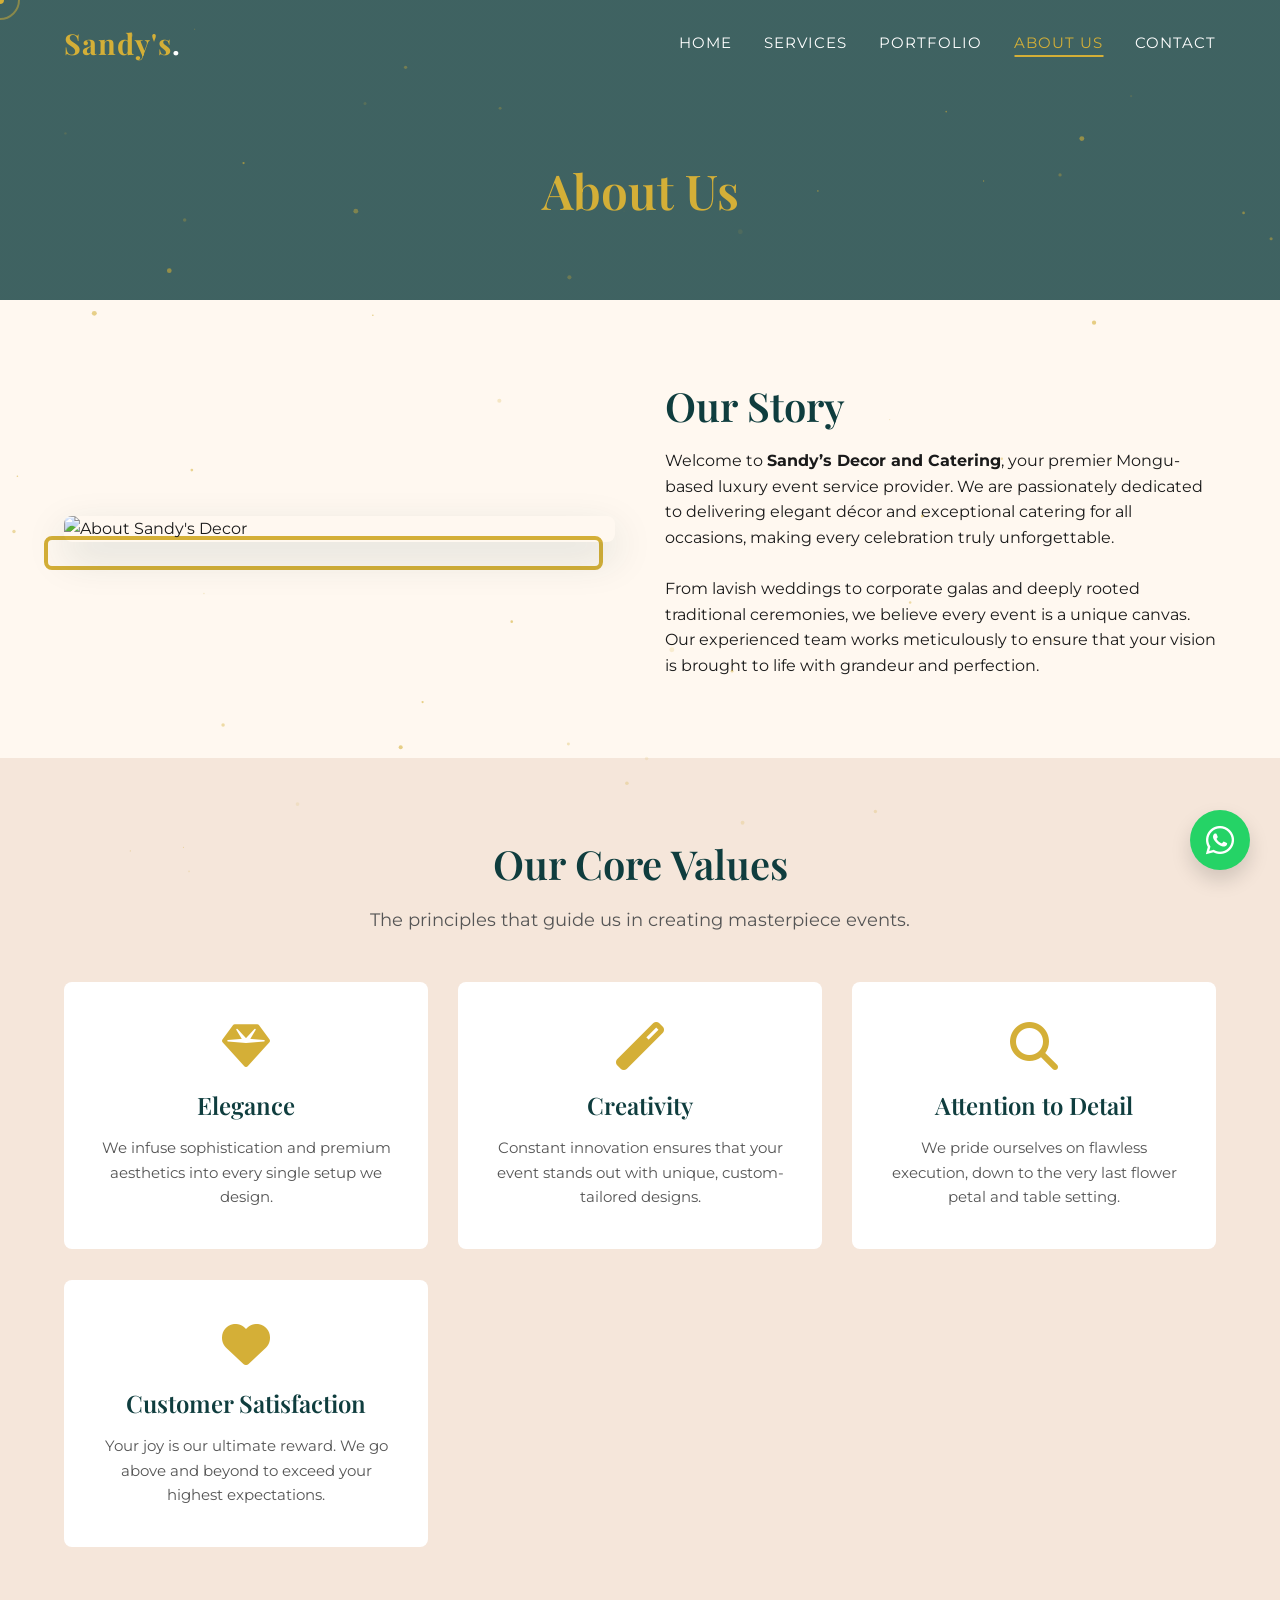
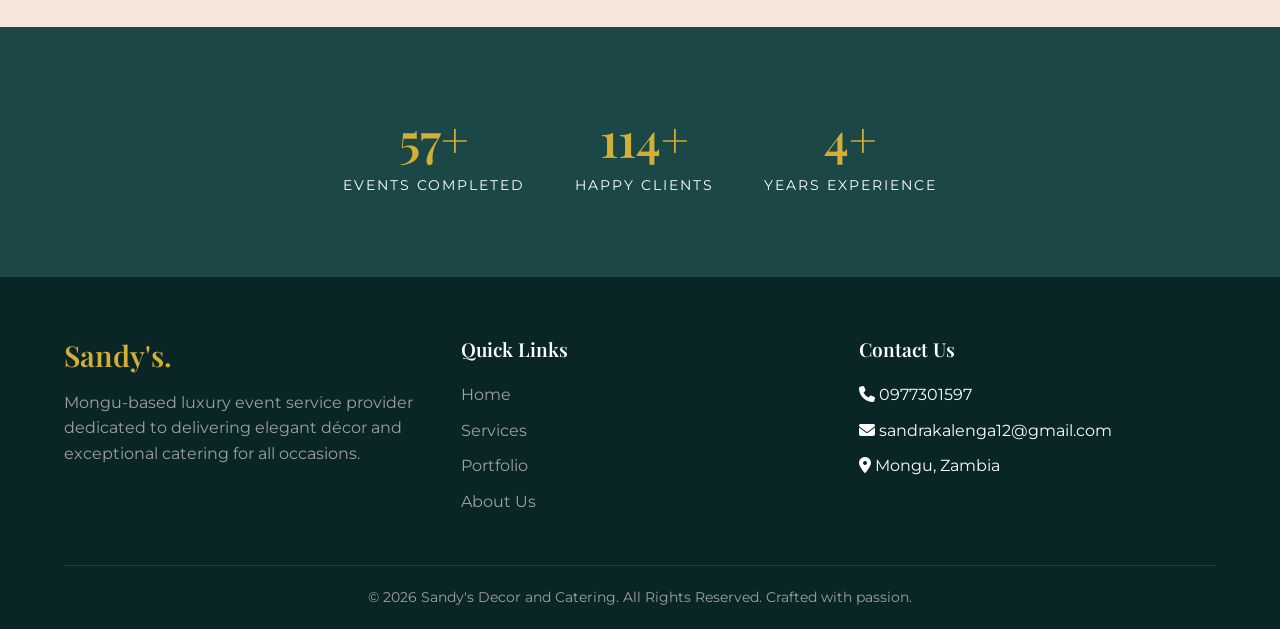
==== about.html @ 8c3dd18b "feat: initialize project structure with core pages, site assets, and custom styling" ====
<!DOCTYPE html>
<html lang="en">
<head>
    <meta charset="UTF-8">
    <meta name="viewport" content="width=device-width, initial-scale=1.0">
    <meta name="description" content="Learn about Sandy's Decor and Catering, the premier luxury event service provider in Mongu, Zambia.">
    <title>About Us | Sandy's Decor & Catering</title>
    
    <!-- Google Fonts -->
    <link rel="preconnect" href="https://fonts.googleapis.com">
    <link rel="preconnect" href="https://fonts.gstatic.com" crossorigin>
    <link href="https://fonts.googleapis.com/css2?family=Montserrat:wght@300;400;500;600&family=Playfair+Display:ital,wght@0,400;0,600;0,700;1,400&display=swap" rel="stylesheet">
    
    <!-- Font Awesome -->
    <link rel="stylesheet" href="https://cdnjs.cloudflare.com/ajax/libs/font-awesome/6.4.0/css/all.min.css">
    
    <!-- Custom CSS -->
    <link rel="stylesheet" href="css/style.css">
</head>
<body>
    <!-- Scroll Progress -->
    <div class="scroll-progress"></div>

    <!-- Custom Cursor -->
    <div class="cursor-dot"></div>
    <div class="cursor-outline"></div>

    <!-- Back to Top -->
    <button class="back-to-top" aria-label="Back to Top"><i class="fas fa-chevron-up"></i></button>

    <!-- Gold Particles Canvas -->
    <canvas id="gold-particles"></canvas>

    <!-- Header Navigation -->
    <header class="header">
        <div class="nav-container">
            <a href="index.html" class="logo">Sandy's<span>.</span></a>
            <nav>
                <ul class="nav-links">
                    <li><a href="index.html">Home</a></li>
                    <li><a href="services.html">Services</a></li>
                    <li><a href="portfolio.html">Portfolio</a></li>
                    <li><a href="about.html" class="active">About Us</a></li>
                    <li><a href="contact.html">Contact</a></li>
                </ul>
            </nav>
            <div class="menu-toggle">
                <i class="fas fa-bars"></i>
            </div>
        </div>
    </header>

    <!-- Page Header -->
    <div class="page-header">
        <h1>About Us</h1>
    </div>

    <!-- Brand Story -->
    <section class="section-padding container about-section" style="background: transparent;">
        <div class="about-content reveal">
            <div class="about-image">
                <img src="https://images.unsplash.com/photo-1605281317010-fe5ffe798166?auto=format&fit=crop&q=80&w=1000" alt="About Sandy's Decor">
            </div>
            <div class="about-text">
                <h2 class="section-title">Our Story</h2>
                <p>Welcome to <strong>Sandy’s Decor and Catering</strong>, your premier Mongu-based luxury event service provider. We are passionately dedicated to delivering elegant décor and exceptional catering for all occasions, making every celebration truly unforgettable.</p>
                <br>
                <p>From lavish weddings to corporate galas and deeply rooted traditional ceremonies, we believe every event is a unique canvas. Our experienced team works meticulously to ensure that your vision is brought to life with grandeur and perfection.</p>
            </div>
        </div>
    </section>

    <!-- Core Values -->
    <section class="section-padding" style="background-color: var(--background-alt);">
        <div class="container">
            <div class="text-center reveal">
                <h2 class="section-title">Our Core Values</h2>
                <p class="section-subtitle"> The principles that guide us in creating masterpiece events.</p>
            </div>
            
            <div class="services-grid reveal">
                <div class="service-card" style="box-shadow: none;">
                    <i class="fas fa-gem service-icon text-gold"></i>
                    <h3>Elegance</h3>
                    <p>We infuse sophistication and premium aesthetics into every single setup we design.</p>
                </div>
                <div class="service-card" style="box-shadow: none;">
                    <i class="fas fa-magic service-icon text-gold"></i>
                    <h3>Creativity</h3>
                    <p>Constant innovation ensures that your event stands out with unique, custom-tailored designs.</p>
                </div>
                <div class="service-card" style="box-shadow: none;">
                    <i class="fas fa-search service-icon text-gold"></i>
                    <h3>Attention to Detail</h3>
                    <p>We pride ourselves on flawless execution, down to the very last flower petal and table setting.</p>
                </div>
                <div class="service-card" style="box-shadow: none;">
                    <i class="fas fa-heart service-icon text-gold"></i>
                    <h3>Customer Satisfaction</h3>
                    <p>Your joy is our ultimate reward. We go above and beyond to exceed your highest expectations.</p>
                </div>
            </div>
        </div>
    </section>

    <!-- Stats Section -->
    <section class="stats-section reveal">
        <div class="container stats-grid">
            <div class="stat-item">
                <h3 class="stat-number" data-target="150">0</h3>
                <p>Events Completed</p>
            </div>
            <div class="stat-item">
                <h3 class="stat-number" data-target="300">0</h3>
                <p>Happy Clients</p>
            </div>
            <div class="stat-item">
                <h3 class="stat-number" data-target="10">0</h3>
                <p>Years Experience</p>
            </div>
        </div>
    </section>

    <!-- Footer -->
    <footer class="footer">
        <div class="container footer-grid">
            <div>
                <h3 class="footer-logo">Sandy's<span>.</span></h3>
                <p class="footer-text">Mongu-based luxury event service provider dedicated to delivering elegant décor and exceptional catering for all occasions.</p>
            </div>
            <div>
                <h4 class="footer-heading">Quick Links</h4>
                <ul class="footer-links">
                    <li><a href="index.html">Home</a></li>
                    <li><a href="services.html">Services</a></li>
                    <li><a href="portfolio.html">Portfolio</a></li>
                    <li><a href="about.html">About Us</a></li>
                </ul>
            </div>
            <div>
                <h4 class="footer-heading">Contact Us</h4>
                <ul class="footer-links">
                    <li><i class="fas fa-phone"></i> 0977301597</li>
                    <li><i class="fas fa-envelope"></i> sandrakalenga12@gmail.com</li>
                    <li><i class="fas fa-map-marker-alt"></i> Mongu, Zambia</li>
                </ul>
            </div>
        </div>
        <div class="container footer-bottom">
            <p>&copy; 2026 Sandy's Decor and Catering. All Rights Reserved. Crafted with passion.</p>
        </div>
    </footer>

    <!-- Floating WhatsApp -->
    <a href="https://wa.me/260977301597" class="floating-whatsapp" target="_blank" aria-label="Chat on WhatsApp">
        <i class="fab fa-whatsapp"></i>
    </a>

    <!-- Scripts -->
    <script src="js/main.js"></script>
</body>
</html>
---- css/style.css ----
:root {
  --primary-color: #0F3D3E; /* Deep emerald green */
  --secondary-color: #D4AF37; /* Gold accents */
  --background-light: #FFF8F0; /* Cream/ivory */
  --background-alt: #F5E6DA; /* Soft beige */
  --text-dark: #1A1A1A;
  --text-light: #FFFFFF;
  --text-muted: #555555;
  
  --font-heading: 'Playfair Display', serif;
  --font-body: 'Montserrat', sans-serif;
  
  --transition-fast: 0.3s ease;
  --transition-smooth: 0.5s cubic-bezier(0.25, 0.8, 0.25, 1);
  --shadow-soft: 0 10px 30px rgba(0, 0, 0, 0.05);
  --shadow-hover: 0 15px 40px rgba(15, 61, 62, 0.15);
  --shadow-glass: 0 8px 32px 0 rgba(0, 0, 0, 0.1);
  
  --glass-bg: rgba(255, 255, 255, 0.15);
  --glass-border: rgba(255, 255, 255, 0.18);
}

/* Reset & Base Styles */
* {
  margin: 0;
  padding: 0;
  box-sizing: border-box;
}

html {
  scroll-behavior: smooth;
  font-size: 16px;
}

body {
  font-family: var(--font-body);
  color: var(--text-dark);
  background-color: var(--background-light);
  line-height: 1.6;
  overflow-x: hidden;
}

h1, h2, h3, h4, h5, h6 {
  font-family: var(--font-heading);
  font-weight: 600;
  color: var(--primary-color);
  line-height: 1.3;
}

a {
  text-decoration: none;
  color: inherit;
}

img {
  max-width: 100%;
  height: auto;
  display: block;
}

ul {
  list-style: none;
}

/* Typography Utilities */
.text-center { text-align: center; }
.text-gold { color: var(--secondary-color); }
.section-title {
  font-size: 2.5rem;
  margin-bottom: 1rem;
  position: relative;
  display: inline-block;
}
.section-subtitle {
  font-family: var(--font-body);
  color: var(--text-muted);
  font-size: 1.1rem;
  margin-bottom: 3rem;
  max-width: 600px;
  margin-left: auto;
  margin-right: auto;
}

/* Layout */
.container {
  width: 90%;
  max-width: 1200px;
  margin: 0 auto;
}
.section-padding {
  padding: 5rem 0;
}

/* Buttons */
.btn {
  display: inline-block;
  padding: 12px 28px;
  font-family: var(--font-body);
  font-weight: 500;
  font-size: 1rem;
  border-radius: 4px;
  cursor: pointer;
  transition: var(--transition-smooth);
  text-transform: uppercase;
  letter-spacing: 1px;
  border: none;
  position: relative;
  overflow: hidden;
}

.btn-primary {
  background-color: var(--secondary-color);
  color: var(--text-dark);
}

.btn-primary:hover {
  background-color: #C09A2A;
  box-shadow: 0 0 15px rgba(212, 175, 55, 0.5);
  transform: translateY(-2px);
}

.btn-primary::after {
  content: '';
  position: absolute;
  top: 0;
  left: -100%;
  width: 50%;
  height: 100%;
  background: linear-gradient(to right, rgba(255,255,255,0) 0%, rgba(255,255,255,0.4) 50%, rgba(255,255,255,0) 100%);
  transform: skewX(-20deg);
  transition: all 0.7s ease;
}

.btn-primary:hover::after {
  left: 200%;
}

.btn-outline {
  background: transparent;
  color: var(--secondary-color);
  border: 2px solid var(--secondary-color);
}

.btn-outline:hover {
  background: var(--secondary-color);
  color: var(--text-dark);
}

/* Preloader */
#preloader {
  position: fixed;
  top: 0;
  left: 0;
  width: 100%;
  height: 100%;
  background: var(--primary-color);
  display: flex;
  justify-content: center;
  align-items: center;
  z-index: 9999;
  transition: opacity 0.5s ease;
}

.loader {
  width: 50px;
  height: 50px;
  border: 3px solid rgba(212, 175, 55, 0.3);
  border-radius: 50%;
  border-top-color: var(--secondary-color);
  animation: spin 1s ease-in-out infinite;
}

@keyframes spin {
  to { transform: rotate(360deg); }
}

/* Navigation */
.header {
  position: fixed;
  top: 0;
  left: 0;
  width: 100%;
  background: transparent;
  padding: 20px 0;
  z-index: 1000;
  transition: var(--transition-smooth);
}

.header.scrolled {
  background: rgba(15, 61, 62, 0.95);
  backdrop-filter: blur(10px);
  padding: 15px 0;
  box-shadow: 0 4px 20px rgba(0,0,0,0.1);
}

.nav-container {
  display: flex;
  justify-content: space-between;
  align-items: center;
  width: 90%;
  max-width: 1200px;
  margin: 0 auto;
}

.logo {
  font-family: var(--font-heading);
  font-size: 1.8rem;
  color: var(--secondary-color);
  font-weight: 700;
  letter-spacing: 1px;
}

.logo span {
  color: var(--text-light);
}

.header:not(.scrolled) .logo span { /* Adjust logo text color based on transparent nav background if needed */ }

.nav-links {
  display: flex;
  gap: 2rem;
}

.nav-links li a {
  color: var(--text-light);
  font-size: 0.95rem;
  font-weight: 400;
  text-transform: uppercase;
  letter-spacing: 1px;
  position: relative;
  transition: var(--transition-fast);
}

/* Make transparent nav text readable on light backgrounds if it's not a hero image. 
   Assuming standard header is text-light because it's usually over a dark hero */
.nav-links li a::after {
  content: '';
  position: absolute;
  width: 0;
  height: 2px;
  bottom: -5px;
  left: 50%;
  background-color: var(--secondary-color);
  transition: var(--transition-fast);
  transform: translateX(-50%);
}

.nav-links li a:hover::after, .nav-links li a.active::after {
  width: 100%;
}

.nav-links li a:hover, .nav-links li a.active {
  color: var(--secondary-color);
}

.menu-toggle {
  display: none;
  color: var(--text-light);
  font-size: 1.5rem;
  cursor: pointer;
}

/* Hero Section */
.hero {
  height: 100vh;
  position: relative;
  display: flex;
  align-items: center;
  justify-content: center;
  text-align: center;
  color: var(--text-light);
  overflow: hidden;
}

.hero-bg {
  position: absolute;
  top: 0;
  left: 0;
  width: 100%;
  height: 100%;
  background-size: cover;
  background-position: center;
  background-attachment: fixed; /* Parallax effect */
  z-index: -1;
  background-image: url('https://images.unsplash.com/photo-1519167758481-83f550bb49b3?auto=format&fit=crop&q=80&w=2000');
}

.hero-overlay {
  position: absolute;
  top: 0;
  left: 0;
  width: 100%;
  height: 100%;
  background: linear-gradient(rgba(15, 61, 62, 0.7), rgba(15, 61, 62, 0.4));
  z-index: -1;
}

.hero-content {
  max-width: 800px;
  padding: 0 20px;
}

.hero h1 {
  font-size: 4rem;
  color: var(--text-light);
  margin-bottom: 1rem;
  opacity: 0;
  transform: translateY(30px);
  animation: fadeUp 1s forwards 0.5s;
}

.hero p {
  font-size: 1.2rem;
  margin-bottom: 2rem;
  opacity: 0;
  transform: translateY(30px);
  animation: fadeUp 1s forwards 0.8s;
}

.hero .btn-group {
  opacity: 0;
  transform: translateY(30px);
  animation: fadeUp 1s forwards 1.1s;
  display: flex;
  gap: 15px;
  justify-content: center;
}

@keyframes fadeUp {
  to {
    opacity: 1;
    transform: translateY(0);
  }
}

/* Services Snapshot (Home) */
.services-grid {
  display: grid;
  grid-template-columns: repeat(auto-fit, minmax(280px, 1fr));
  gap: 30px;
  margin-top: 3rem;
}

.service-card {
  background: #FFFFFF;
  padding: 40px 30px;
  border-radius: 8px;
  text-align: center;
  transition: var(--transition-smooth);
  box-shadow: var(--shadow-soft);
  position: relative;
  overflow: hidden;
}

.service-card::before {
  content: '';
  position: absolute;
  top: 0;
  left: 0;
  width: 100%;
  height: 4px;
  background: var(--secondary-color);
  transform: scaleX(0);
  transition: transform 0.4s ease;
  transform-origin: center;
}

.service-card:hover {
  transform: translateY(-10px);
  box-shadow: var(--shadow-hover);
}

.service-card:hover::before {
  transform: scaleX(1);
}

.service-icon {
  font-size: 3rem;
  color: var(--secondary-color);
  margin-bottom: 20px;
}

.service-card h3 {
  font-size: 1.5rem;
  margin-bottom: 15px;
}

.service-card p {
  color: var(--text-muted);
  font-size: 0.95rem;
}

/* About Section */
.about-section {
  background: var(--background-alt);
}
.about-content {
  display: flex;
  align-items: center;
  gap: 50px;
}
.about-text { flex: 1; }
.about-image {
  flex: 1;
  position: relative;
}
.about-image img {
  border-radius: 8px;
  box-shadow: var(--shadow-hover);
}
.about-image::after {
  content: '';
  position: absolute;
  top: 20px;
  left: -20px;
  width: 100%;
  height: 100%;
  border: 4px solid var(--secondary-color);
  border-radius: 8px;
  z-index: -1;
}

/* Enhanced Services Page */
.service-detailed {
  display: flex;
  align-items: center;
  gap: 40px;
  margin-bottom: 80px;
}
.service-detailed:nth-child(even) {
  flex-direction: row-reverse;
}
.service-detailed-img {
  flex: 1;
  overflow: hidden;
  border-radius: 8px;
  box-shadow: var(--shadow-soft);
}
.service-detailed-img img {
  width: 100%;
  transition: var(--transition-smooth);
}
.service-detailed:hover .service-detailed-img img {
  transform: scale(1.05);
}
.service-detailed-content {
  flex: 1;
}
.service-detailed-content h3 {
  font-size: 2rem;
  margin-bottom: 1rem;
}
.service-detailed-content p {
  margin-bottom: 1.5rem;
  color: var(--text-muted);
}

/* Gallery / Portfolio */
.gallery-filters {
  display: flex;
  justify-content: center;
  flex-wrap: wrap;
  gap: 15px;
  margin-bottom: 2rem;
}
.filter-btn {
  background: transparent;
  border: 1px solid var(--primary-color);
  padding: 8px 20px;
  cursor: pointer;
  border-radius: 30px;
  transition: var(--transition-fast);
  color: var(--primary-color);
  font-family: var(--font-body);
}
.filter-btn.active, .filter-btn:hover {
  background: var(--primary-color);
  color: var(--text-light);
}

.gallery-grid {
  display: grid;
  grid-template-columns: repeat(auto-fill, minmax(300px, 1fr));
  gap: 20px;
}
.gallery-item {
  position: relative;
  overflow: hidden;
  border-radius: 8px;
  cursor: pointer;
}
.gallery-item img {
  width: 100%;
  height: 300px;
  object-fit: cover;
  transition: var(--transition-smooth);
}
.gallery-overlay {
  position: absolute;
  top: 0;
  left: 0;
  width: 100%;
  height: 100%;
  background: rgba(15, 61, 62, 0.8);
  display: flex;
  flex-direction: column;
  justify-content: center;
  align-items: center;
  opacity: 0;
  transition: var(--transition-smooth);
}
.gallery-item:hover img {
  transform: scale(1.1);
}
.gallery-item:hover .gallery-overlay {
  opacity: 1;
}
.gallery-overlay h4 {
  color: var(--secondary-color);
  font-size: 1.5rem;
  margin-bottom: 10px;
  transform: translateY(20px);
  transition: var(--transition-smooth);
}
.gallery-item:hover .gallery-overlay h4 {
  transform: translateY(0);
}

/* Lightbox */
.lightbox {
  position: fixed;
  top: 0; left: 0; width: 100%; height: 100%;
  background: rgba(0,0,0,0.9);
  display: flex; justify-content: center; align-items: center;
  z-index: 2000;
  opacity: 0;
  pointer-events: none;
  transition: opacity 0.3s ease;
}
.lightbox.active {
  opacity: 1;
  pointer-events: auto;
}
.lightbox-img {
  max-width: 90%;
  max-height: 90%;
  box-shadow: 0 0 30px rgba(212, 175, 55, 0.3);
}
.lightbox-close {
  position: absolute;
  top: 30px; right: 40px;
  color: #fff;
  font-size: 2rem;
  cursor: pointer;
}

/* Testimonials */
.testimonials-slider {
  position: relative;
  max-width: 800px;
  margin: 0 auto;
  text-align: center;
  background: #FFFFFF;
  padding: 40px;
  border-radius: 8px;
  box-shadow: var(--shadow-soft);
}
.testimonial-item {
  display: none;
}
.testimonial-item.active {
  display: block;
  animation: fadeIn 0.5s;
}
.testimonial-text {
  font-size: 1.2rem;
  font-style: italic;
  margin-bottom: 20px;
  color: var(--text-muted);
}
.testimonial-author {
  font-weight: 600;
  color: var(--primary-color);
}
.slider-dots {
  display: flex;
  justify-content: center;
  gap: 10px;
  margin-top: 20px;
}
.dot {
  width: 10px;
  height: 10px;
  background: #ccc;
  border-radius: 50%;
  cursor: pointer;
}
.dot.active {
  background: var(--secondary-color);
}

/* Contact Page */
.contact-wrapper {
  display: flex;
  gap: 50px;
}
.contact-info {
  flex: 1;
  background: var(--primary-color);
  color: var(--text-light);
  padding: 40px;
  border-radius: 8px;
}
.contact-info h3 {
  color: var(--secondary-color);
  margin-bottom: 20px;
}
.info-item {
  display: flex;
  align-items: center;
  gap: 15px;
  margin-bottom: 20px;
}
.info-item i {
  color: var(--secondary-color);
  font-size: 1.2rem;
}
.contact-form {
  flex: 2;
  background: #FFFFFF;
  padding: 40px;
  border-radius: 8px;
  box-shadow: var(--shadow-soft);
}
.form-group {
  margin-bottom: 20px;
}
.form-control {
  width: 100%;
  padding: 12px 15px;
  border: 1px solid #ddd;
  border-radius: 4px;
  font-family: var(--font-body);
  font-size: 1rem;
  background: #fdfdfd;
  transition: border 0.3s;
}
.form-control:focus {
  outline: none;
  border-color: var(--secondary-color);
}
.btn-submit {
  width: 100%;
}

/* CTA Banner */
.cta-banner {
  background: linear-gradient(rgba(15, 61, 62, 0.9), rgba(15, 61, 62, 0.9)), url('https://images.unsplash.com/photo-1555244162-803834f70033?auto=format&fit=crop&q=80&w=2000') center/cover;
  padding: 80px 0;
  text-align: center;
  color: var(--text-light);
}
.cta-banner h2 {
  color: var(--text-light);
  font-size: 2.5rem;
  margin-bottom: 30px;
}

/* Footer */
.footer {
  background: #0a2526;
  color: var(--text-light);
  padding: 60px 0 20px;
}
.footer-grid {
  display: grid;
  grid-template-columns: repeat(auto-fit, minmax(250px, 1fr));
  gap: 40px;
  margin-bottom: 40px;
}
.footer-logo {
  font-family: var(--font-heading);
  font-size: 1.8rem;
  color: var(--secondary-color);
  margin-bottom: 15px;
}
.footer-text {
  color: #a0a0a0;
  margin-bottom: 20px;
}
.footer-heading {
  color: var(--text-light);
  font-size: 1.2rem;
  margin-bottom: 20px;
}
.footer-links li {
  margin-bottom: 10px;
}
.footer-links a {
  color: #a0a0a0;
  transition: var(--transition-fast);
}
.footer-links a:hover {
  color: var(--secondary-color);
  padding-left: 5px;
}
.footer-bottom {
  text-align: center;
  padding-top: 20px;
  border-top: 1px solid rgba(255,255,255,0.1);
  color: #a0a0a0;
  font-size: 0.9rem;
}

/* Floating WhatsApp */
.floating-whatsapp {
  position: fixed;
  bottom: 30px;
  right: 30px;
  background: #25D366;
  color: #FFF;
  width: 60px;
  height: 60px;
  border-radius: 50%;
  display: flex;
  justify-content: center;
  align-items: center;
  font-size: 2rem;
  box-shadow: 0 10px 20px rgba(0,0,0,0.15);
  z-index: 1000;
  transition: var(--transition-fast);
}
.floating-whatsapp:hover {
  transform: scale(1.1);
  background: #128C7E;
}

/* Booking Modal */
.modal-overlay {
  position: fixed;
  top: 0; left: 0; width: 100%; height: 100%;
  background: rgba(0,0,0,0.7);
  backdrop-filter: blur(5px);
  display: flex; justify-content: center; align-items: center;
  z-index: 3000;
  opacity: 0;
  pointer-events: none;
  transition: opacity 0.3s ease;
}
.modal-overlay.active {
  opacity: 1;
  pointer-events: auto;
}
.modal-content {
  background: #FFF;
  padding: 40px;
  border-radius: 8px;
  width: 90%;
  max-width: 500px;
  position: relative;
  transform: translateY(-20px);
  transition: transform 0.3s ease;
}
.modal-overlay.active .modal-content {
  transform: translateY(0);
}
.modal-close {
  position: absolute;
  top: 15px; right: 20px;
  font-size: 1.5rem;
  cursor: pointer;
  color: var(--text-muted);
}
.modal-title {
  text-align: center;
  margin-bottom: 20px;
}

/* Page Header (Internal Pages) */
.page-header {
  height: 300px;
  background: linear-gradient(rgba(15, 61, 62, 0.8), rgba(15, 61, 62, 0.8)), url('https://images.unsplash.com/photo-1519167758481-83f550bb49b3?auto=format&fit=crop&q=80&w=2000') center/cover;
  display: flex;
  align-items: center;
  justify-content: center;
  color: white;
  margin-top: 0; /* Add top margin if nav is fixed and not transparent */
  padding-top: 80px; /* Offset for fixed header */
}
.page-header h1 {
  font-size: 3rem;
  color: var(--secondary-color);
}

/* Scroll Reveal Classes */
.reveal {
  opacity: 0;
  transform: translateY(50px);
  transition: all 0.8s ease;
}
.reveal.active {
  opacity: 1;
  transform: translateY(0);
}

/* Responsive */
@media (max-width: 992px) {
  .hero h1 { font-size: 3rem; }
  .contact-wrapper { flex-direction: column; }
  .about-content { flex-direction: column; }
  .service-detailed { flex-direction: column !important; }
}

@media (max-width: 768px) {
  .menu-toggle { display: block; }
  .nav-links {
    position: fixed;
    top: 70px;
    left: -100%;
    width: 100%;
    height: calc(100vh - 70px);
    background: rgba(15, 61, 62, 0.98);
    backdrop-filter: blur(10px);
    flex-direction: column;
    align-items: center;
    justify-content: center;
    transition: 0.4s ease;
  }
  .nav-links.active {
    left: 0;
  }
  .nav-links li a { font-size: 1.2rem; }
  .hero h1 { font-size: 2.5rem; }
  .section-padding { padding: 3rem 0; }
  .page-header h1 { font-size: 2.2rem; }
}

/* Interesting Features Additions */

/* Custom Cursor Follower */
.cursor-dot,
.cursor-outline {
  position: fixed;
  top: 0;
  left: 0;
  transform: translate(-50%, -50%);
  border-radius: 50%;
  z-index: 9999;
  pointer-events: none;
}
.cursor-dot {
  width: 8px;
  height: 8px;
  background-color: var(--secondary-color);
}
.cursor-outline {
  width: 40px;
  height: 40px;
  border: 2px solid rgba(212, 175, 55, 0.5); /* Gold outline */
  transition: width 0.2s, height 0.2s, background-color 0.2s;
}
.cursor-outline.hover {
  width: 60px;
  height: 60px;
  background-color: rgba(212, 175, 55, 0.1);
}

/* Back to Top Button */
.back-to-top {
  position: fixed;
  bottom: 30px;
  left: 30px;
  width: 50px;
  height: 50px;
  background: var(--primary-color);
  color: var(--secondary-color);
  border: 2px solid var(--secondary-color);
  border-radius: 50%;
  display: flex;
  justify-content: center;
  align-items: center;
  font-size: 1.2rem;
  cursor: pointer;
  z-index: 999;
  opacity: 0;
  pointer-events: none;
  transition: var(--transition-smooth);
  transform: translateY(20px);
}
.back-to-top.active {
  opacity: 1;
  pointer-events: auto;
  transform: translateY(0);
}
.back-to-top:hover {
  background: var(--secondary-color);
  color: var(--primary-color);
}

/* Stats Section */
.stats-section {
  background: linear-gradient(rgba(15, 61, 62, 0.95), rgba(15, 61, 62, 0.95)), url('https://images.unsplash.com/photo-1519167758481-83f550bb49b3?auto=format&fit=crop&q=80') center/cover fixed;
  color: var(--text-light);
  padding: 80px 0;
  text-align: center;
}
.stats-grid {
  display: flex;
  justify-content: center;
  gap: 50px;
  flex-wrap: wrap;
}
.stat-item h3 {
  font-size: 3rem;
  color: var(--secondary-color);
  margin-bottom: 5px;
}
.stat-item p {
  text-transform: uppercase;
  letter-spacing: 2px;
  font-size: 0.9rem;
}

/* FAQ Accordion */
.faq-section {
  max-width: 800px;
  margin: 0 auto;
}
.faq-item {
  border-bottom: 1px solid rgba(15, 61, 62, 0.1);
  margin-bottom: 15px;
}
.faq-question {
  display: flex;
  justify-content: space-between;
  align-items: center;
  padding: 15px 0;
  cursor: pointer;
  font-family: var(--font-heading);
  font-size: 1.2rem;
  font-weight: 600;
  color: var(--primary-color);
  transition: var(--transition-fast);
}
.faq-question:hover {
  color: var(--secondary-color);
}
.faq-answer {
  max-height: 0;
  overflow: hidden;
  transition: max-height 0.4s ease;
  color: var(--text-muted);
}
.faq-answer.show {
  max-height: 500px;
  padding-bottom: 15px;
}
.faq-icon {
  transition: transform 0.3s ease;
}
.faq-question.active .faq-icon {
  transform: rotate(180deg);
}

/* Typewriter cursor blink */
.typewriter-text::after {
  content: '|';
  animation: blink 1s infinite step-start;
}
@keyframes blink {
  50% { opacity: 0; }
}

@media (max-width: 768px) {
  .cursor-dot, .cursor-outline { display: none; }
}

/* Scroll Progress Bar */
.scroll-progress {
  position: fixed;
  top: 0;
  left: 0;
  width: 0%;
  height: 4px;
  background: var(--secondary-color);
  z-index: 10000;
  transition: width 0.1s;
  box-shadow: 0 0 10px rgba(212, 175, 55, 0.5);
}

/* 3D Tilt Element */
.tilt-element {
  transform-style: preserve-3d;
  will-change: transform;
  transition: transform 0.1s ease-out;
}

/* Background Slider */
.hero-slider-bg {
  position: absolute;
  top: 0;
  left: 0;
  width: 100%;
  height: 100%;
  background-size: cover;
  background-position: center;
  background-attachment: fixed;
  z-index: -2;
  opacity: 0;
  transition: opacity 2s ease-in-out;
}
.hero-slider-bg.active {
  opacity: 1;
}

/* Particle Canvas */
#gold-particles {
  position: fixed;
  top: 0;
  left: 0;
  width: 100vw;
  height: 100vh;
  z-index: 9998;
  pointer-events: none;
}

/* Infinite Marquee */
.marquee-wrapper {
  background-color: var(--secondary-color);
  color: var(--text-dark);
  padding: 20px 0;
  overflow: hidden;
  white-space: nowrap;
  position: relative;
  display: flex;
  box-shadow: 0 5px 15px rgba(0,0,0,0.1);
  z-index: 10;
}
.marquee-content {
  display: flex;
  animation: marqueeScrolling 20s linear infinite;
}
.marquee-content span {
  font-family: var(--font-heading);
  font-size: 1.5rem;
  font-weight: 600;
  margin: 0 40px;
  letter-spacing: 2px;
  display: flex;
  align-items: center;
  gap: 15px;
}
@keyframes marqueeScrolling {
  0% { transform: translateX(0); }
  100% { transform: translateX(-50%); } 
}

/* Button Ripple Effect */
.btn { position: relative; overflow: hidden; }
.btn-ripple {
  position: absolute;
  background: rgba(255, 255, 255, 0.6);
  transform: translate(-50%, -50%);
  pointer-events: none;
  border-radius: 50%;
  animation: ripples 0.6s linear infinite;
}
@keyframes ripples {
  0% { width: 0px; height: 0px; opacity: 0.8; }
  100% { width: 500px; height: 500px; opacity: 0; }
}
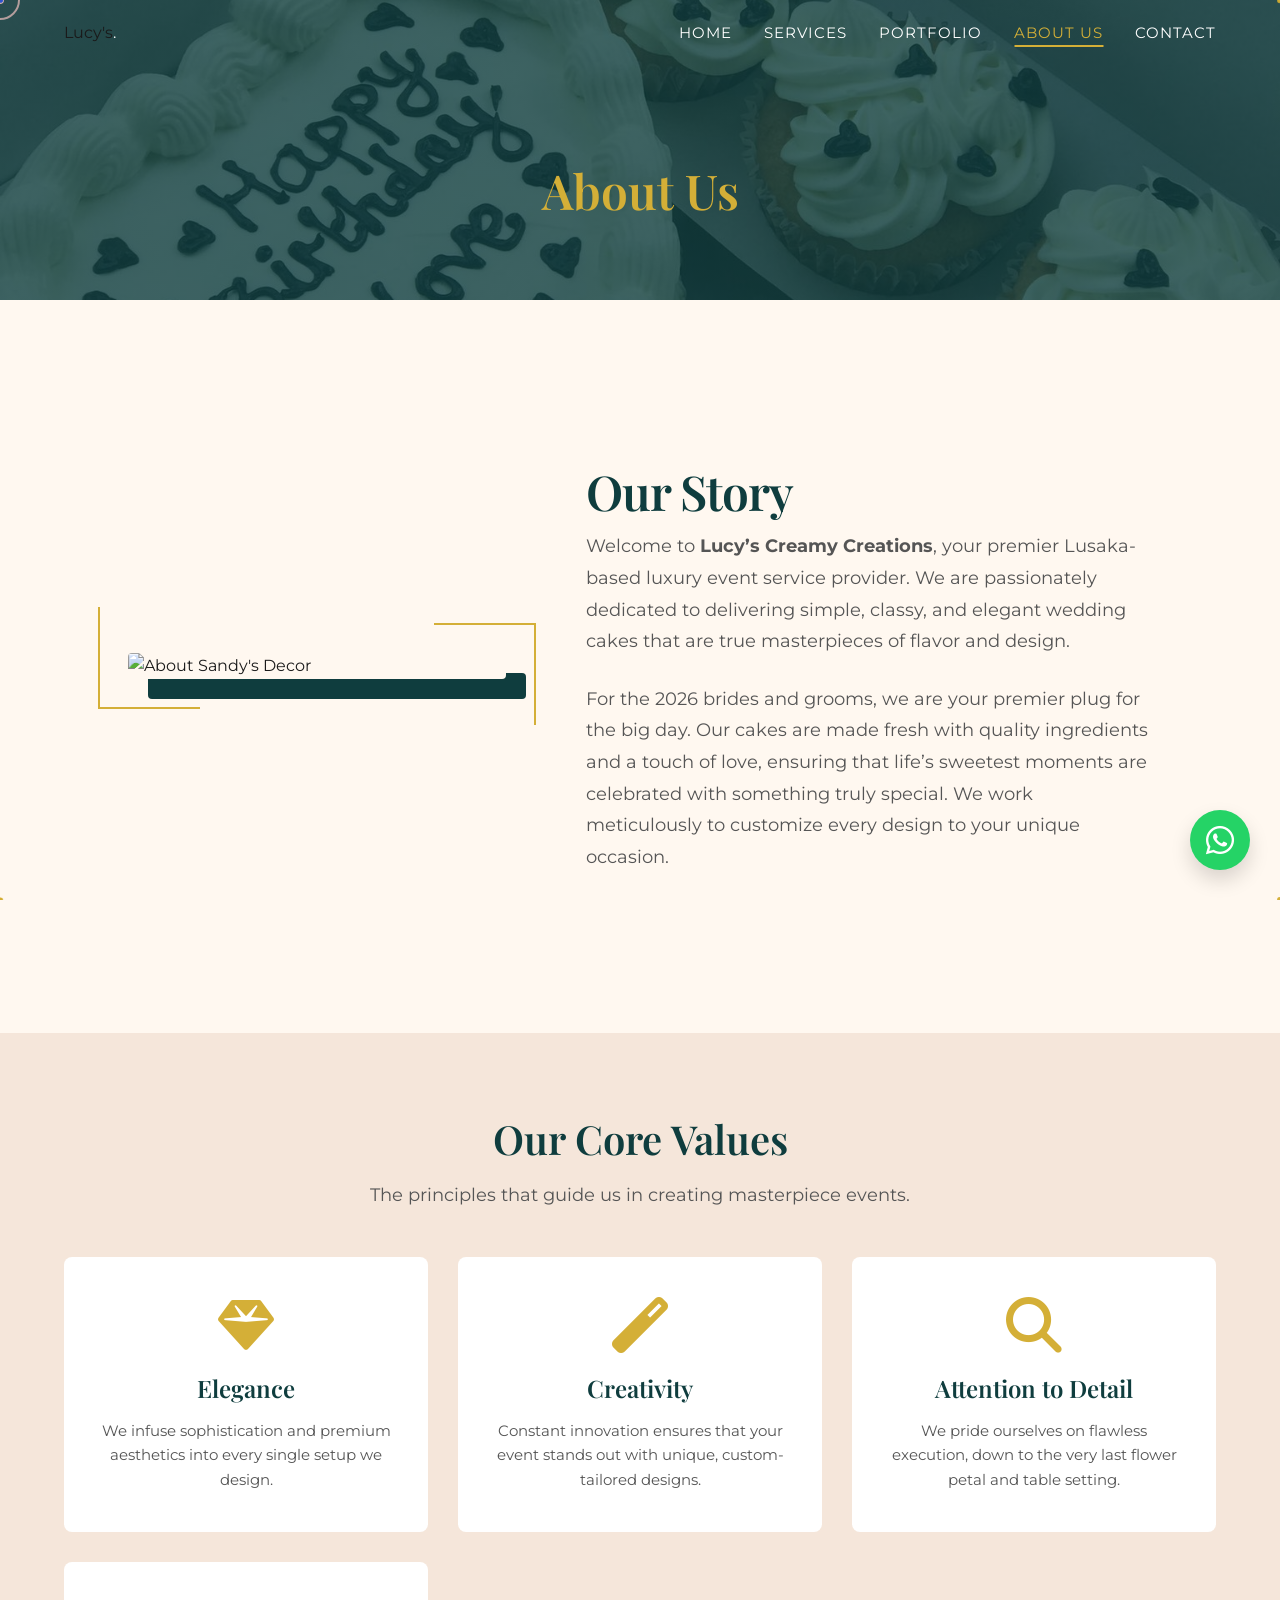
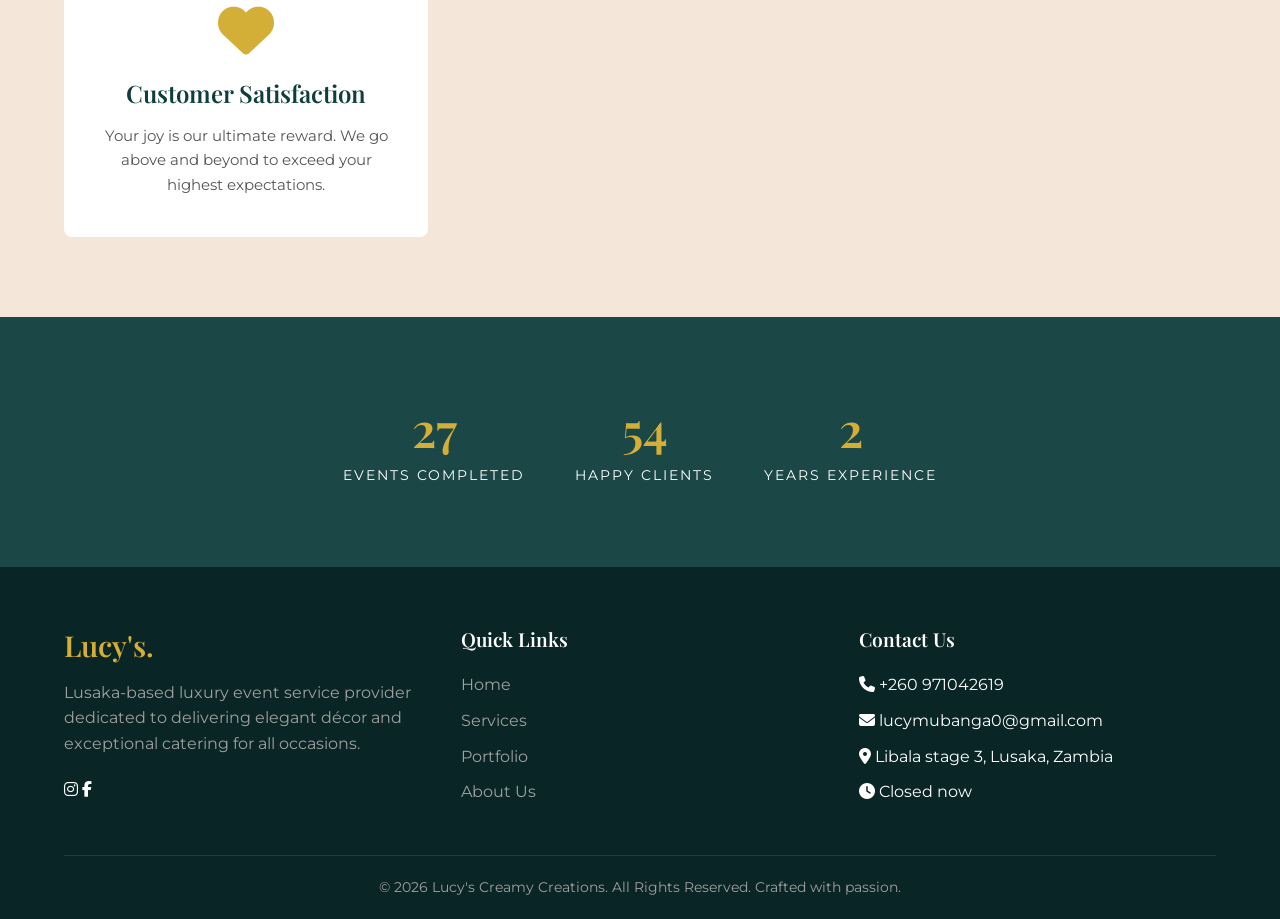
==== commit e12cfc35: "refactor: rebrand project to Lucy’s Creamy Creations, update contact details, and add new assets and" ====
--- a/about.html
+++ b/about.html
@@ -3,8 +3,8 @@
 <head>
     <meta charset="UTF-8">
     <meta name="viewport" content="width=device-width, initial-scale=1.0">
-    <meta name="description" content="Learn about Sandy's Decor and Catering, the premier luxury event service provider in Mongu, Zambia.">
-    <title>About Us | Sandy's Decor & Catering</title>
+    <meta name="description" content="Learn about Lucy's Creamy Creations, the premier luxury event service provider in Lusaka, Zambia.">
+    <title>About Us | Lucy's Creamy Creations</title>
     
     <!-- Google Fonts -->
     <link rel="preconnect" href="https://fonts.googleapis.com">
@@ -31,10 +31,15 @@
     <!-- Gold Particles Canvas -->
     <canvas id="gold-particles"></canvas>
 
+    <!-- Preloader -->
+    <div id="preloader">
+        <div class="loader"></div>
+    </div>
+
     <!-- Header Navigation -->
     <header class="header">
         <div class="nav-container">
-            <a href="index.html" class="logo">Sandy's<span>.</span></a>
+            <a href="index.html" class="logo">Lucy's<span>.</span></a>
             <nav>
                 <ul class="nav-links">
                     <li><a href="index.html">Home</a></li>
@@ -63,9 +68,9 @@
             </div>
             <div class="about-text">
                 <h2 class="section-title">Our Story</h2>
-                <p>Welcome to <strong>Sandy’s Decor and Catering</strong>, your premier Mongu-based luxury event service provider. We are passionately dedicated to delivering elegant décor and exceptional catering for all occasions, making every celebration truly unforgettable.</p>
+                <p>Welcome to <strong>Lucy’s Creamy Creations</strong>, your premier Lusaka-based luxury event service provider. We are passionately dedicated to delivering simple, classy, and elegant wedding cakes that are true masterpieces of flavor and design.</p>
                 <br>
-                <p>From lavish weddings to corporate galas and deeply rooted traditional ceremonies, we believe every event is a unique canvas. Our experienced team works meticulously to ensure that your vision is brought to life with grandeur and perfection.</p>
+                <p>For the 2026 brides and grooms, we are your premier plug for the big day. Our cakes are made fresh with quality ingredients and a touch of love, ensuring that life’s sweetest moments are celebrated with something truly special. We work meticulously to customize every design to your unique occasion.</p>
             </div>
         </div>
     </section>
@@ -125,8 +130,12 @@
     <footer class="footer">
         <div class="container footer-grid">
             <div>
-                <h3 class="footer-logo">Sandy's<span>.</span></h3>
-                <p class="footer-text">Mongu-based luxury event service provider dedicated to delivering elegant décor and exceptional catering for all occasions.</p>
+                <h3 class="footer-logo">Lucy's<span>.</span></h3>
+                <p class="footer-text">Lusaka-based luxury event service provider dedicated to delivering elegant décor and exceptional catering for all occasions.</p>
+                <div class="social-links">
+                    <a href="https://instagram.com/lucyscreamy_creations" target="_blank" aria-label="Instagram"><i class="fab fa-instagram"></i></a>
+                    <a href="https://facebook.com/_lucyscreamycreations" target="_blank" aria-label="Facebook"><i class="fab fa-facebook-f"></i></a>
+                </div>
             </div>
             <div>
                 <h4 class="footer-heading">Quick Links</h4>
@@ -140,19 +149,20 @@
             <div>
                 <h4 class="footer-heading">Contact Us</h4>
                 <ul class="footer-links">
-                    <li><i class="fas fa-phone"></i> 0977301597</li>
-                    <li><i class="fas fa-envelope"></i> sandrakalenga12@gmail.com</li>
-                    <li><i class="fas fa-map-marker-alt"></i> Mongu, Zambia</li>
+                    <li><i class="fas fa-phone"></i> +260 971042619</li>
+                    <li><i class="fas fa-envelope"></i> lucymubanga0@gmail.com</li>
+                    <li><i class="fas fa-map-marker-alt"></i> Libala stage 3, Lusaka, Zambia</li>
+                    <li class="status-badge"><i class="fas fa-clock"></i> <span class="text-danger">Closed now</span></li>
                 </ul>
             </div>
         </div>
         <div class="container footer-bottom">
-            <p>&copy; 2026 Sandy's Decor and Catering. All Rights Reserved. Crafted with passion.</p>
+            <p>&copy; 2026 Lucy's Creamy Creations. All Rights Reserved. Crafted with passion.</p>
         </div>
     </footer>
 
     <!-- Floating WhatsApp -->
-    <a href="https://wa.me/260977301597" class="floating-whatsapp" target="_blank" aria-label="Chat on WhatsApp">
+    <a href="https://wa.me/260971042619" class="floating-whatsapp" target="_blank" aria-label="Chat on WhatsApp">
         <i class="fab fa-whatsapp"></i>
     </a>
 
--- a/css/style.css
+++ b/css/style.css
@@ -203,11 +203,18 @@
 }
 
 .logo {
-  font-family: var(--font-heading);
-  font-size: 1.8rem;
-  color: var(--secondary-color);
-  font-weight: 700;
-  letter-spacing: 1px;
+  display: flex;
+  align-items: center;
+}
+.logo img {
+  height: 150px;
+  width: auto;
+  transition: var(--transition-smooth);
+  border-radius: 50%;
+  object-fit: contain;
+}
+.header.scrolled .logo img {
+  height: 100px;
 }
 
 .logo span {
@@ -282,7 +289,7 @@
   background-position: center;
   background-attachment: fixed; /* Parallax effect */
   z-index: -1;
-  background-image: url('https://images.unsplash.com/photo-1519167758481-83f550bb49b3?auto=format&fit=crop&q=80&w=2000');
+  background-image: url('../Assets/671925304_977556934792724_5728852344967526325_n.jpg');
 }
 
 .hero-overlay {
@@ -306,7 +313,8 @@
   margin-bottom: 1rem;
   opacity: 0;
   transform: translateY(30px);
-  animation: fadeUp 1s forwards 0.5s;
+  animation: fadeUp 1.2s cubic-bezier(0.25, 1, 0.5, 1) forwards 0.5s;
+  letter-spacing: -1px;
 }
 
 .hero p {
@@ -314,7 +322,9 @@
   margin-bottom: 2rem;
   opacity: 0;
   transform: translateY(30px);
-  animation: fadeUp 1s forwards 0.8s;
+  animation: fadeUp 1.2s cubic-bezier(0.25, 1, 0.5, 1) forwards 0.8s;
+  letter-spacing: 2px;
+  text-transform: uppercase;
 }
 
 .hero .btn-group {
@@ -324,6 +334,11 @@
   display: flex;
   gap: 15px;
   justify-content: center;
+}
+
+.hero .btn-group .btn {
+  padding: 10px 20px;
+  font-size: 0.9rem;
 }
 
 @keyframes fadeUp {
@@ -375,9 +390,11 @@
 }
 
 .service-icon {
-  font-size: 3rem;
+  font-size: 3.5rem;
   color: var(--secondary-color);
   margin-bottom: 20px;
+  display: inline-block;
+  animation: float 5s ease-in-out infinite;
 }
 
 .service-card h3 {
@@ -393,30 +410,72 @@
 /* About Section */
 .about-section {
   background: var(--background-alt);
+  border-radius: 20px;
+  margin-top: 4rem;
+  margin-bottom: 4rem;
+  padding: 6rem 4rem;
 }
 .about-content {
   display: flex;
   align-items: center;
-  gap: 50px;
-}
-.about-text { flex: 1; }
+  gap: 80px;
+}
+.about-text { 
+  flex: 1.2; 
+}
+.about-text .section-title {
+  font-size: 3rem;
+  letter-spacing: -1px;
+  margin-bottom: 0.5rem;
+}
+.about-text .section-subtitle {
+  text-align: left;
+  margin-left: 0;
+  margin-bottom: 2rem;
+  font-style: italic;
+  font-family: var(--font-heading);
+  color: var(--secondary-color);
+  font-size: 1.4rem;
+}
+.about-text p {
+  font-size: 1.1rem;
+  color: var(--text-muted);
+  line-height: 1.8;
+}
 .about-image {
-  flex: 1;
+  flex: 0.8;
   position: relative;
+  z-index: 1;
 }
 .about-image img {
-  border-radius: 8px;
-  box-shadow: var(--shadow-hover);
+  border-radius: 4px;
+  box-shadow: 20px 20px 0px var(--primary-color);
+  transition: var(--transition-smooth);
+}
+.about-image:hover img {
+  transform: translate(-10px, -10px);
+  box-shadow: 30px 30px 0px var(--secondary-color);
 }
 .about-image::after {
   content: '';
   position: absolute;
-  top: 20px;
-  left: -20px;
-  width: 100%;
-  height: 100%;
-  border: 4px solid var(--secondary-color);
-  border-radius: 8px;
+  top: -30px;
+  right: -30px;
+  width: 100px;
+  height: 100px;
+  border-top: 2px solid var(--secondary-color);
+  border-right: 2px solid var(--secondary-color);
+  z-index: -1;
+}
+.about-image::before {
+  content: '';
+  position: absolute;
+  bottom: -30px;
+  left: -30px;
+  width: 100px;
+  height: 100px;
+  border-bottom: 2px solid var(--secondary-color);
+  border-left: 2px solid var(--secondary-color);
   z-index: -1;
 }
 
@@ -655,7 +714,7 @@
 
 /* CTA Banner */
 .cta-banner {
-  background: linear-gradient(rgba(15, 61, 62, 0.9), rgba(15, 61, 62, 0.9)), url('https://images.unsplash.com/photo-1555244162-803834f70033?auto=format&fit=crop&q=80&w=2000') center/cover;
+  background: linear-gradient(rgba(15, 61, 62, 0.9), rgba(15, 61, 62, 0.9)), url('../Assets/524646996_765437142671372_504713479019380217_n.jpg') center/cover;
   padding: 80px 0;
   text-align: center;
   color: var(--text-light);
@@ -779,7 +838,7 @@
 /* Page Header (Internal Pages) */
 .page-header {
   height: 300px;
-  background: linear-gradient(rgba(15, 61, 62, 0.8), rgba(15, 61, 62, 0.8)), url('https://images.unsplash.com/photo-1519167758481-83f550bb49b3?auto=format&fit=crop&q=80&w=2000') center/cover;
+  background: linear-gradient(rgba(15, 61, 62, 0.8), rgba(15, 61, 62, 0.8)), url('../Assets/671925304_977556934792724_5728852344967526325_n.jpg') center/cover;
   display: flex;
   align-items: center;
   justify-content: center;
@@ -795,12 +854,41 @@
 /* Scroll Reveal Classes */
 .reveal {
   opacity: 0;
-  transform: translateY(50px);
-  transition: all 0.8s ease;
+  transform: translateY(30px);
+  transition: all 1s cubic-bezier(0.25, 1, 0.5, 1);
 }
 .reveal.active {
   opacity: 1;
   transform: translateY(0);
+}
+
+/* Staggered Animation Logic */
+.stagger-1 { transition-delay: 0.1s; }
+.stagger-2 { transition-delay: 0.2s; }
+.stagger-3 { transition-delay: 0.3s; }
+.stagger-4 { transition-delay: 0.4s; }
+
+/* Floating Animation */
+@keyframes float {
+  0% { transform: translateY(0); }
+  50% { transform: translateY(-10px); }
+  100% { transform: translateY(0); }
+}
+.animate-float {
+  animation: float 4s ease-in-out infinite;
+}
+
+/* Shimmer Effect for Gold */
+@keyframes shimmer {
+  0% { background-position: -200% center; }
+  100% { background-position: 200% center; }
+}
+.gold-shimmer {
+  background: linear-gradient(90deg, #D4AF37 25%, #FFF2CC 50%, #D4AF37 75%);
+  background-size: 200% auto;
+  -webkit-background-clip: text;
+  -webkit-text-fill-color: transparent;
+  animation: shimmer 3s linear infinite;
 }
 
 /* Responsive */
@@ -847,22 +935,23 @@
   border-radius: 50%;
   z-index: 9999;
   pointer-events: none;
+  mix-blend-mode: difference;
 }
 .cursor-dot {
   width: 8px;
   height: 8px;
-  background-color: var(--secondary-color);
+  background-color: #FFF;
 }
 .cursor-outline {
   width: 40px;
   height: 40px;
-  border: 2px solid rgba(212, 175, 55, 0.5); /* Gold outline */
+  border: 2px solid rgba(255, 255, 255, 0.8);
   transition: width 0.2s, height 0.2s, background-color 0.2s;
 }
 .cursor-outline.hover {
   width: 60px;
   height: 60px;
-  background-color: rgba(212, 175, 55, 0.1);
+  background-color: rgba(255, 255, 255, 0.2);
 }
 
 /* Back to Top Button */
@@ -973,6 +1062,14 @@
 
 @media (max-width: 768px) {
   .cursor-dot, .cursor-outline { display: none; }
+  .btn {
+    padding: 10px 20px;
+    font-size: 0.85rem;
+  }
+  .hero .btn-group .btn {
+    padding: 8px 16px;
+    font-size: 0.8rem;
+  }
 }
 
 /* Scroll Progress Bar */
@@ -1069,3 +1166,32 @@
   0% { width: 0px; height: 0px; opacity: 0.8; }
   100% { width: 500px; height: 500px; opacity: 0; }
 }
+
+/* Custom Scrollbar */
+::-webkit-scrollbar {
+  width: 10px;
+}
+::-webkit-scrollbar-track {
+  background: var(--background-alt); 
+}
+::-webkit-scrollbar-thumb {
+  background: var(--primary-color); 
+  border-radius: 10px;
+}
+::-webkit-scrollbar-thumb:hover {
+  background: var(--secondary-color); 
+}
+
+/* Image Trail Effect */
+.trail-image {
+  position: absolute;
+  width: 250px;
+  height: 350px;
+  object-fit: cover;
+  pointer-events: none;
+  z-index: 1000;
+  opacity: 0;
+  border-radius: 12px;
+  box-shadow: 0 15px 30px rgba(0,0,0,0.3);
+  transition: opacity 0.5s ease, transform 0.5s cubic-bezier(0.175, 0.885, 0.32, 1.275);
+}
